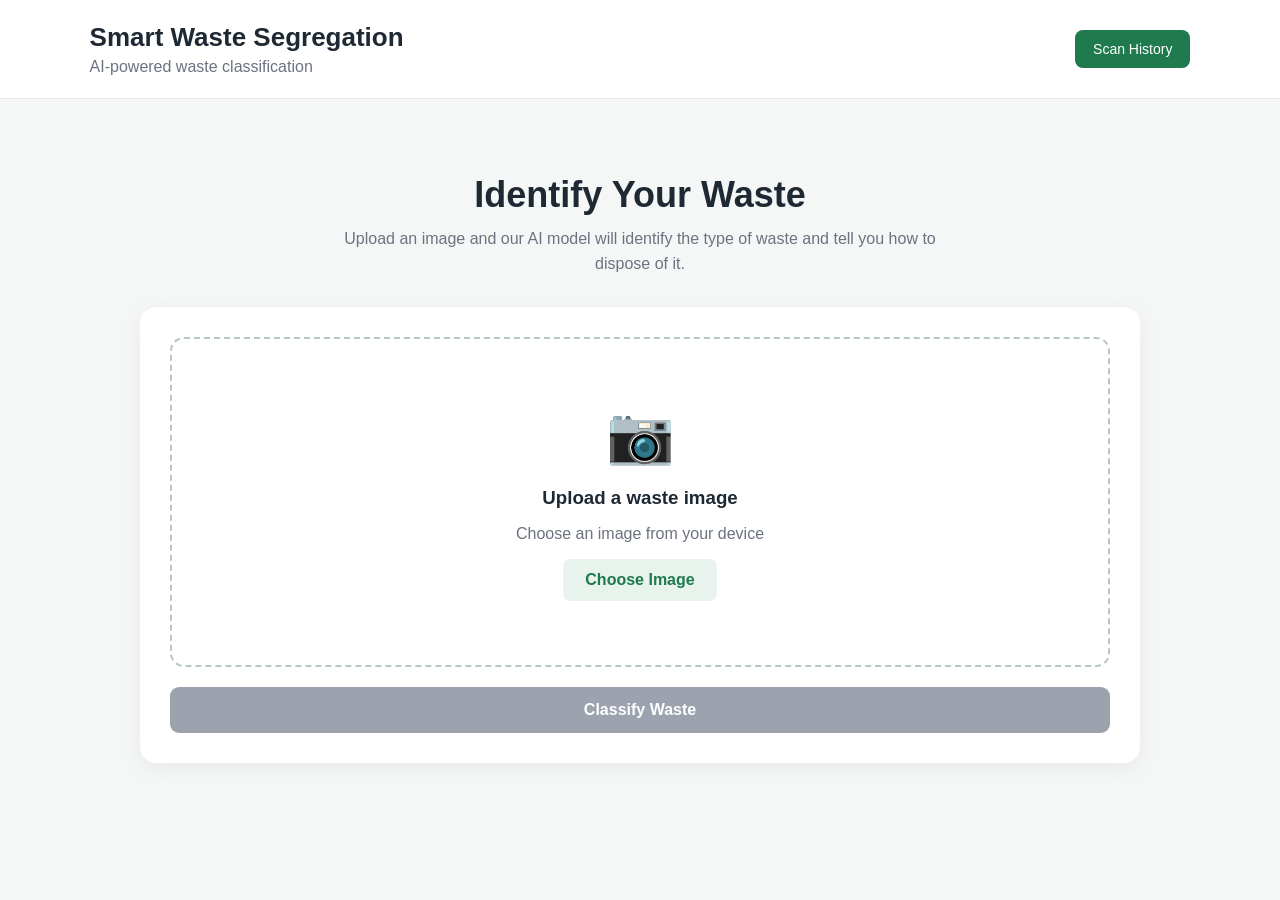
==== frontend/index.html @ 9a78ce63 "Complete frontend integration" ====
<!DOCTYPE html>
<html lang="en">

<head>
    <meta charset="UTF-8">

    <meta name="viewport"
          content="width=device-width, initial-scale=1.0">

    <title>Smart Waste Segregation Classifier</title>

    <link rel="stylesheet" href="style.css">
</head>

<body>

    <!-- Header -->
    <header class="header">

        <div>
            <h1>Smart Waste Segregation</h1>
            <p>AI-powered waste classification</p>
        </div>

        <button id="historyButton" class="history-button">
            Scan History
        </button>

    </header>


    <!-- Main Content -->
    <main class="container">

        <!-- Introduction -->
        <section class="hero">

            <h2>Identify Your Waste</h2>

            <p>
                Upload an image and our AI model will identify
                the type of waste and tell you how to dispose of it.
            </p>

        </section>


        <!-- Image Scanner -->
        <section class="scanner-card">

            <div class="upload-area">

                <!-- Image preview -->
                <img
                    id="previewImage"
                    class="preview-image"
                    alt="Selected waste image"
                >

                <!-- Default upload message -->
                <div id="uploadPlaceholder"
                     class="upload-placeholder">

                    <div class="upload-icon">📷</div>

                    <h3>Upload a waste image</h3>

                    <p>Choose an image from your device</p>

                </div>


                <!-- Choose image -->
                <label class="choose-button">

                    Choose Image

                    <input
                        type="file"
                        id="imageInput"
                        accept="image/*"
                        hidden
                    >

                </label>

            </div>


            <!-- Classify button -->
            <button
                id="classifyButton"
                class="classify-button"
                disabled
            >
                Classify Waste
            </button>

        </section>


        <!-- Error message -->
        <div
            id="errorMessage"
            class="error"
            style="display: none;"
        ></div>


        <!-- Prediction Result -->
        <section
            id="resultCard"
            class="result-card"
            style="display: none;"
        >

            <h2>Classification Result</h2>


            <div class="result-main">

                <div>

                    <span class="result-label">
                        Detected Waste
                    </span>

                    <h3 id="prediction"></h3>

                </div>


                <div class="confidence">

                    <span class="result-label">
                        Confidence
                    </span>

                    <strong id="confidence"></strong>

                </div>

            </div>


            <!-- Category and Bin -->
            <div class="result-details">

                <div class="detail-box">

                    <span>Category</span>

                    <strong id="category"></strong>

                </div>


                <div class="detail-box">

                    <span>Recommended Bin</span>

                    <strong id="bin"></strong>

                </div>

            </div>


            <!-- Disposal instructions -->
            <div class="disposal-box">

                <h3>How to Dispose</h3>

                <p id="disposal"></p>

            </div>

        </section>


        <!-- History -->
        <section
            id="historyCard"
            class="history-card"
            style="display: none;"
        >

            <div class="history-header">

                <h2>Scan History</h2>

                <button id="closeHistoryButton">
                    Close
                </button>

            </div>


            <div id="historyList"></div>

        </section>

    </main>


    <!-- JavaScript -->
    <script src="script.js"></script>

</body>

</html>
---- frontend/style.css ----
* {
    box-sizing: border-box;
}

body {
    margin: 0;
    font-family: Arial, sans-serif;
    background: #f4f7f5;
    color: #1f2933;
}


/* =========================
   HEADER
========================= */

.header {
    background: white;
    padding: 22px 7%;

    display: flex;
    justify-content: space-between;
    align-items: center;

    border-bottom: 1px solid #e5e7eb;
}

.header h1 {
    margin: 0;
    font-size: 26px;
}

.header p {
    margin: 5px 0 0;
    color: #6b7280;
}

.history-button {
    border: none;
    background: #1f7a4d;
    color: white;

    padding: 11px 18px;
    border-radius: 8px;

    cursor: pointer;
    font-size: 14px;
}


/* =========================
   MAIN CONTAINER
========================= */

.container {
    width: 90%;
    max-width: 1000px;

    margin: auto;
    padding: 45px 0;
}


/* =========================
   HERO SECTION
========================= */

.hero {
    text-align: center;
    margin-bottom: 30px;
}

.hero h2 {
    font-size: 36px;
    margin-bottom: 10px;
}

.hero p {
    color: #6b7280;

    max-width: 650px;
    margin: auto;

    line-height: 1.6;
}


/* =========================
   CARDS
========================= */

.scanner-card,
.result-card,
.history-card {
    background: white;

    border-radius: 16px;

    padding: 30px;
    margin-bottom: 25px;

    box-shadow:
        0 5px 20px rgba(0, 0, 0, 0.06);
}


/* =========================
   UPLOAD AREA
========================= */

.upload-area {
    border: 2px dashed #b7c8bd;

    border-radius: 14px;

    min-height: 330px;

    display: flex;
    flex-direction: column;

    justify-content: center;
    align-items: center;

    padding: 25px;
}

.upload-placeholder {
    text-align: center;
}

.upload-icon {
    font-size: 55px;
}

.upload-placeholder h3 {
    margin-bottom: 5px;
}

.upload-placeholder p {
    color: #6b7280;
}


/* =========================
   IMAGE PREVIEW
========================= */

.preview-image {
    max-width: 400px;
    max-height: 260px;

    object-fit: contain;

    border-radius: 12px;

    margin-bottom: 20px;

    display: none;
}


/* =========================
   CHOOSE IMAGE BUTTON
========================= */

.choose-button {
    display: inline-block;

    background: #e7f3ec;
    color: #1f7a4d;

    font-weight: bold;

    padding: 12px 22px;

    border-radius: 8px;

    cursor: pointer;
}


/* =========================
   CLASSIFY BUTTON
========================= */

.classify-button {
    width: 100%;

    margin-top: 20px;

    padding: 14px;

    border: none;

    border-radius: 9px;

    background: #1f7a4d;
    color: white;

    font-size: 16px;
    font-weight: bold;

    cursor: pointer;
}

.classify-button:disabled {
    background: #9ca3af;
    cursor: not-allowed;
}


/* =========================
   ERROR
========================= */

.error {
    margin-bottom: 25px;

    padding: 12px;

    background: #fee2e2;
    color: #991b1b;

    border-radius: 8px;
}


/* =========================
   RESULT
========================= */

.result-card h2 {
    margin-top: 0;
}

.result-main {
    display: flex;

    justify-content: space-between;
    align-items: center;

    background: #f0f7f2;

    padding: 22px;

    border-radius: 12px;
}

.result-main h3 {
    font-size: 28px;

    text-transform: capitalize;

    margin: 8px 0 0;
}

.result-label {
    color: #6b7280;

    font-size: 14px;
}

.confidence {
    text-align: right;
}

.confidence strong {
    display: block;

    font-size: 25px;

    margin-top: 7px;
}


/* =========================
   RESULT DETAILS
========================= */

.result-details {
    display: grid;

    grid-template-columns: 1fr 1fr;

    gap: 15px;

    margin-top: 18px;
}

.detail-box {
    padding: 20px;

    border: 1px solid #e5e7eb;

    border-radius: 10px;
}

.detail-box span {
    display: block;

    color: #6b7280;

    margin-bottom: 7px;
}


/* =========================
   DISPOSAL
========================= */

.disposal-box {
    margin-top: 18px;

    padding: 20px;

    background: #f8faf9;

    border-radius: 10px;
}

.disposal-box h3 {
    margin-top: 0;
}

.disposal-box p {
    line-height: 1.6;
}


/* =========================
   HISTORY
========================= */

.history-header {
    display: flex;

    justify-content: space-between;
    align-items: center;
}

.history-header button {
    border: none;

    background: #1f7a4d;
    color: white;

    padding: 9px 15px;

    border-radius: 7px;

    cursor: pointer;
}

.history-item {
    display: grid;

    grid-template-columns: 1fr 1fr 1fr;

    gap: 20px;

    padding: 18px 0;

    border-bottom: 1px solid #e5e7eb;
}

.history-item h3 {
    text-transform: capitalize;

    margin: 0 0 5px;
}

.history-item p {
    color: #6b7280;

    font-size: 13px;

    margin: 5px 0;
}


/* =========================
   MOBILE
========================= */

@media (max-width: 700px) {

    .header {
        flex-direction: column;

        gap: 15px;

        text-align: center;
    }

    .result-main {
        flex-direction: column;

        align-items: flex-start;

        gap: 15px;
    }

    .confidence {
        text-align: left;
    }

    .result-details {
        grid-template-columns: 1fr;
    }

    .history-item {
        grid-template-columns: 1fr;
    }

    .hero h2 {
        font-size: 28px;
    }
}
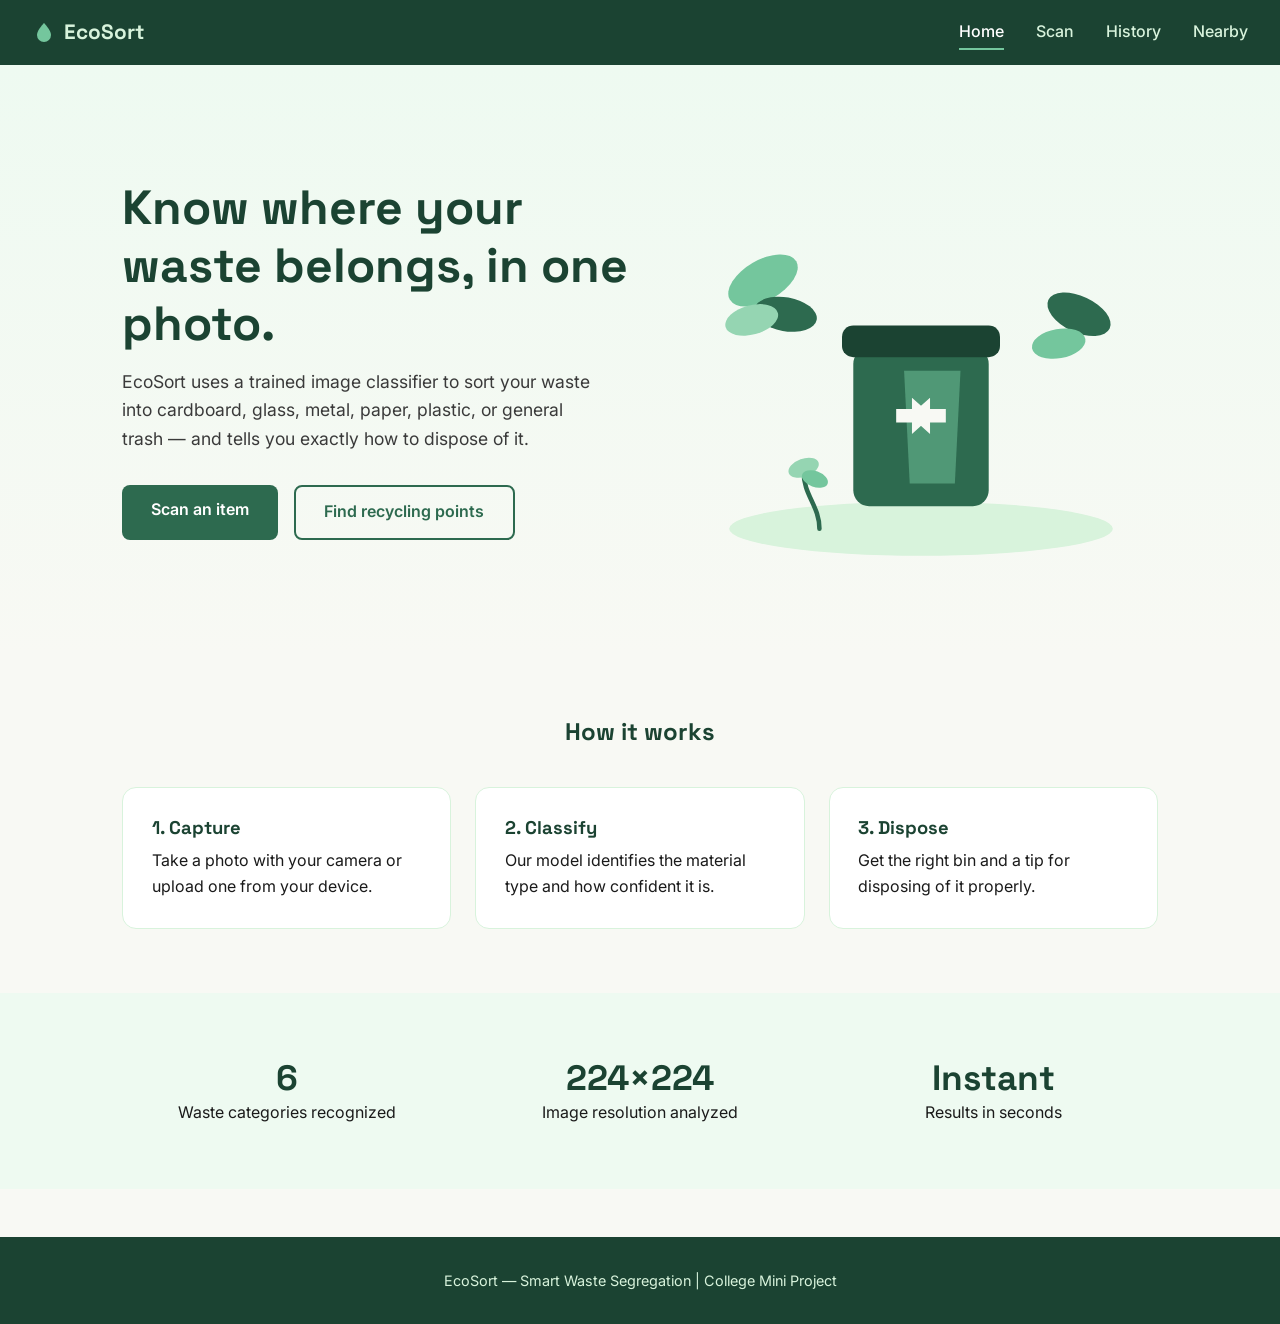
==== commit 92444f37: "Complete smart waste segregation classifier" ====
--- a/frontend/index.html
+++ b/frontend/index.html
@@ -1,211 +1,122 @@
 <!DOCTYPE html>
 <html lang="en">
-
 <head>
-    <meta charset="UTF-8">
-
-    <meta name="viewport"
-          content="width=device-width, initial-scale=1.0">
-
-    <title>Smart Waste Segregation Classifier</title>
-
-    <link rel="stylesheet" href="style.css">
+<meta charset="UTF-8">
+<meta name="viewport" content="width=device-width, initial-scale=1.0">
+<title>EcoSort — Smart Waste Segregation</title>
+<link rel="preconnect" href="https://fonts.googleapis.com">
+<link href="https://fonts.googleapis.com/css2?family=Inter:wght@400;500;600&family=Space+Grotesk:wght@500;600;700&display=swap" rel="stylesheet">
+<link rel="stylesheet" href="style.css">
 </head>
-
 <body>
 
-    <!-- Header -->
-    <header class="header">
+<nav class="navbar">
+  <div class="logo">
+    <svg width="24" height="24" viewBox="0 0 24 24" fill="none">
+      <path d="M12 2C12 2 5 9 5 14a7 7 0 0 0 14 0c0-5-7-12-7-12z" fill="#74c69d"/>
+    </svg>
+    EcoSort
+  </div>
+  <button class="nav-toggle" id="navToggle">☰</button>
+  <ul class="nav-links" id="navLinks">
+    <li><a href="index.html" class="active">Home</a></li>
+    <li><a href="scan.html">Scan</a></li>
+    <li><a href="history.html">History</a></li>
+    <li><a href="nearby.html">Nearby</a></li>
+  </ul>
+</nav>
 
-        <div>
-            <h1>Smart Waste Segregation</h1>
-            <p>AI-powered waste classification</p>
-        </div>
+<section class="hero">
+  <div class="container">
+    <div class="hero-text">
+      <h1>Know where your waste belongs, in one photo.</h1>
+      <p>EcoSort uses a trained image classifier to sort your waste into cardboard, glass, metal, paper, plastic, or general trash — and tells you exactly how to dispose of it.</p>
+      <div class="hero-actions">
+        <a href="scan.html" class="btn btn-primary">Scan an item</a>
+        <a href="nearby.html" class="btn btn-outline">Find recycling points</a>
+      </div>
+    </div>
+    <div class="hero-visual">
+      <svg viewBox="0 0 420 380" xmlns="http://www.w3.org/2000/svg">
+        <!-- Ground blob -->
+        <ellipse cx="210" cy="340" rx="170" ry="24" fill="#d8f3dc"/>
+        <!-- Recycling bin -->
+        <rect x="150" y="180" width="120" height="140" rx="14" fill="#2d6a4f"/>
+        <rect x="140" y="160" width="140" height="28" rx="10" fill="#1b4332"/>
+        <path d="M195 200 L245 200 L240 300 L200 300 Z" fill="#74c69d" opacity="0.5"/>
+        <!-- Recycling arrows symbol -->
+        <g transform="translate(210,240)">
+          <path d="M-22 -6 L-8 -6 L-8 -16 L10 0 L-8 16 L-8 6 L-22 6 Z" fill="#f8f9f4"/>
+          <path d="M22 6 L8 6 L8 16 L-10 0 L8 -16 L8 -6 L22 -6 Z" fill="#f8f9f4"/>
+        </g>
+        <!-- Leaves cluster left -->
+        <g transform="translate(70,120)">
+          <ellipse cx="0" cy="0" rx="34" ry="18" fill="#74c69d" transform="rotate(-30)"/>
+          <ellipse cx="20" cy="30" rx="28" ry="15" fill="#2d6a4f" transform="rotate(10 20 30)"/>
+          <ellipse cx="-10" cy="35" rx="24" ry="13" fill="#95d5b2" transform="rotate(-15 -10 35)"/>
+        </g>
+        <!-- Leaves cluster right -->
+        <g transform="translate(350,150)">
+          <ellipse cx="0" cy="0" rx="30" ry="16" fill="#2d6a4f" transform="rotate(25)"/>
+          <ellipse cx="-18" cy="26" rx="24" ry="13" fill="#74c69d" transform="rotate(-10 -18 26)"/>
+        </g>
+        <!-- Small sprout beside bin -->
+        <g transform="translate(120,300)">
+          <path d="M0 40 C0 20 -14 10 -14 -10" stroke="#2d6a4f" stroke-width="4" fill="none" stroke-linecap="round"/>
+          <ellipse cx="-14" cy="-14" rx="14" ry="8" fill="#95d5b2" transform="rotate(-20 -14 -14)"/>
+          <ellipse cx="-4" cy="-4" rx="12" ry="7" fill="#74c69d" transform="rotate(20 -4 -4)"/>
+        </g>
+      </svg>
+    </div>
+  </div>
+</section>
 
-        <button id="historyButton" class="history-button">
-            Scan History
-        </button>
+<section>
+  <div class="container">
+    <h2 style="text-align:center; margin-bottom: 2.5rem;">How it works</h2>
+    <div class="grid-3">
+      <div class="card">
+        <h3 style="font-size:1.15rem; margin-bottom:0.6rem;">1. Capture</h3>
+        <p>Take a photo with your camera or upload one from your device.</p>
+      </div>
+      <div class="card">
+        <h3 style="font-size:1.15rem; margin-bottom:0.6rem;">2. Classify</h3>
+        <p>Our model identifies the material type and how confident it is.</p>
+      </div>
+      <div class="card">
+        <h3 style="font-size:1.15rem; margin-bottom:0.6rem;">3. Dispose</h3>
+        <p>Get the right bin and a tip for disposing of it properly.</p>
+      </div>
+    </div>
+  </div>
+</section>
 
-    </header>
+<section style="background: var(--mint-soft);">
+  <div class="container grid-3" style="text-align:center;">
+    <div>
+      <h2 style="font-size:2.2rem;">6</h2>
+      <p>Waste categories recognized</p>
+    </div>
+    <div>
+      <h2 style="font-size:2.2rem;">224×224</h2>
+      <p>Image resolution analyzed</p>
+    </div>
+    <div>
+      <h2 style="font-size:2.2rem;">Instant</h2>
+      <p>Results in seconds</p>
+    </div>
+  </div>
+</section>
 
+<footer>
+  <p>EcoSort — Smart Waste Segregation | College Mini Project</p>
+</footer>
 
-    <!-- Main Content -->
-    <main class="container">
-
-        <!-- Introduction -->
-        <section class="hero">
-
-            <h2>Identify Your Waste</h2>
-
-            <p>
-                Upload an image and our AI model will identify
-                the type of waste and tell you how to dispose of it.
-            </p>
-
-        </section>
-
-
-        <!-- Image Scanner -->
-        <section class="scanner-card">
-
-            <div class="upload-area">
-
-                <!-- Image preview -->
-                <img
-                    id="previewImage"
-                    class="preview-image"
-                    alt="Selected waste image"
-                >
-
-                <!-- Default upload message -->
-                <div id="uploadPlaceholder"
-                     class="upload-placeholder">
-
-                    <div class="upload-icon">📷</div>
-
-                    <h3>Upload a waste image</h3>
-
-                    <p>Choose an image from your device</p>
-
-                </div>
-
-
-                <!-- Choose image -->
-                <label class="choose-button">
-
-                    Choose Image
-
-                    <input
-                        type="file"
-                        id="imageInput"
-                        accept="image/*"
-                        hidden
-                    >
-
-                </label>
-
-            </div>
-
-
-            <!-- Classify button -->
-            <button
-                id="classifyButton"
-                class="classify-button"
-                disabled
-            >
-                Classify Waste
-            </button>
-
-        </section>
-
-
-        <!-- Error message -->
-        <div
-            id="errorMessage"
-            class="error"
-            style="display: none;"
-        ></div>
-
-
-        <!-- Prediction Result -->
-        <section
-            id="resultCard"
-            class="result-card"
-            style="display: none;"
-        >
-
-            <h2>Classification Result</h2>
-
-
-            <div class="result-main">
-
-                <div>
-
-                    <span class="result-label">
-                        Detected Waste
-                    </span>
-
-                    <h3 id="prediction"></h3>
-
-                </div>
-
-
-                <div class="confidence">
-
-                    <span class="result-label">
-                        Confidence
-                    </span>
-
-                    <strong id="confidence"></strong>
-
-                </div>
-
-            </div>
-
-
-            <!-- Category and Bin -->
-            <div class="result-details">
-
-                <div class="detail-box">
-
-                    <span>Category</span>
-
-                    <strong id="category"></strong>
-
-                </div>
-
-
-                <div class="detail-box">
-
-                    <span>Recommended Bin</span>
-
-                    <strong id="bin"></strong>
-
-                </div>
-
-            </div>
-
-
-            <!-- Disposal instructions -->
-            <div class="disposal-box">
-
-                <h3>How to Dispose</h3>
-
-                <p id="disposal"></p>
-
-            </div>
-
-        </section>
-
-
-        <!-- History -->
-        <section
-            id="historyCard"
-            class="history-card"
-            style="display: none;"
-        >
-
-            <div class="history-header">
-
-                <h2>Scan History</h2>
-
-                <button id="closeHistoryButton">
-                    Close
-                </button>
-
-            </div>
-
-
-            <div id="historyList"></div>
-
-        </section>
-
-    </main>
-
-
-    <!-- JavaScript -->
-    <script src="script.js"></script>
+<script>
+  document.getElementById('navToggle').addEventListener('click', () => {
+    document.getElementById('navLinks').classList.toggle('open');
+  });
+</script>
 
 </body>
-
 </html>
--- a/frontend/style.css
+++ b/frontend/style.css
@@ -1,418 +1,192 @@
-* {
-    box-sizing: border-box;
+/* ===== Reset & Base ===== */
+* { margin: 0; padding: 0; box-sizing: border-box; }
+
+:root {
+  --forest: #1b4332;
+  --moss: #2d6a4f;
+  --sage: #74c69d;
+  --mint: #d8f3dc;
+  --mint-soft: #eefaf1;
+  --offwhite: #f8f9f4;
+  --charcoal: #1a1a1a;
+  --soil: #6f4e37;
 }
 
 body {
-    margin: 0;
-    font-family: Arial, sans-serif;
-    background: #f4f7f5;
-    color: #1f2933;
+  font-family: 'Inter', sans-serif;
+  background: var(--offwhite);
+  color: var(--charcoal);
+  line-height: 1.6;
 }
 
-
-/* =========================
-   HEADER
-========================= */
-
-.header {
-    background: white;
-    padding: 22px 7%;
-
-    display: flex;
-    justify-content: space-between;
-    align-items: center;
-
-    border-bottom: 1px solid #e5e7eb;
+h1, h2, h3 {
+  font-family: 'Space Grotesk', sans-serif;
+  color: var(--forest);
+  line-height: 1.2;
 }
 
-.header h1 {
-    margin: 0;
-    font-size: 26px;
+a { text-decoration: none; color: inherit; }
+ul { list-style: none; }
+img, svg { max-width: 100%; display: block; }
+
+/* ===== Navbar ===== */
+.navbar {
+  background: var(--forest);
+  padding: 1rem 2rem;
+  display: flex;
+  align-items: center;
+  justify-content: space-between;
+  position: sticky;
+  top: 0;
+  z-index: 100;
 }
 
-.header p {
-    margin: 5px 0 0;
-    color: #6b7280;
+.navbar .logo {
+  font-family: 'Space Grotesk', sans-serif;
+  font-size: 1.3rem;
+  font-weight: 700;
+  color: var(--mint);
+  display: flex;
+  align-items: center;
+  gap: 0.5rem;
 }
 
-.history-button {
-    border: none;
-    background: #1f7a4d;
-    color: white;
-
-    padding: 11px 18px;
-    border-radius: 8px;
-
-    cursor: pointer;
-    font-size: 14px;
+.nav-links {
+  display: flex;
+  gap: 2rem;
 }
 
-
-/* =========================
-   MAIN CONTAINER
-========================= */
-
-.container {
-    width: 90%;
-    max-width: 1000px;
-
-    margin: auto;
-    padding: 45px 0;
+.nav-links a {
+  color: var(--mint);
+  font-weight: 500;
+  padding: 0.4rem 0;
+  border-bottom: 2px solid transparent;
+  transition: border-color 0.2s ease, color 0.2s ease;
 }
 
-
-/* =========================
-   HERO SECTION
-========================= */
-
-.hero {
-    text-align: center;
-    margin-bottom: 30px;
+.nav-links a:hover,
+.nav-links a.active {
+  border-bottom-color: var(--sage);
+  color: #ffffff;
 }
 
-.hero h2 {
-    font-size: 36px;
-    margin-bottom: 10px;
+.nav-toggle {
+  display: none;
+  background: none;
+  border: none;
+  color: var(--mint);
+  font-size: 1.5rem;
+  cursor: pointer;
 }
 
-.hero p {
-    color: #6b7280;
-
-    max-width: 650px;
-    margin: auto;
-
-    line-height: 1.6;
+@media (max-width: 720px) {
+  .nav-links {
+    position: absolute;
+    top: 100%;
+    left: 0;
+    right: 0;
+    background: var(--forest);
+    flex-direction: column;
+    gap: 0;
+    max-height: 0;
+    overflow: hidden;
+    transition: max-height 0.3s ease;
+  }
+  .nav-links.open {
+    max-height: 300px;
+  }
+  .nav-links a {
+    padding: 1rem 2rem;
+    border-bottom: 1px solid rgba(255,255,255,0.1);
+  }
+  .nav-toggle { display: block; }
 }
 
-
-/* =========================
-   CARDS
-========================= */
-
-.scanner-card,
-.result-card,
-.history-card {
-    background: white;
-
-    border-radius: 16px;
-
-    padding: 30px;
-    margin-bottom: 25px;
-
-    box-shadow:
-        0 5px 20px rgba(0, 0, 0, 0.06);
+/* ===== Buttons ===== */
+.btn {
+  display: inline-block;
+  padding: 0.8rem 1.8rem;
+  border-radius: 8px;
+  font-weight: 600;
+  cursor: pointer;
+  border: none;
+  transition: transform 0.15s ease, background 0.2s ease;
+  font-family: 'Inter', sans-serif;
+  font-size: 1rem;
 }
 
+.btn-primary {
+  background: var(--moss);
+  color: #ffffff;
+}
+.btn-primary:hover { background: var(--forest); transform: translateY(-2px); }
 
-/* =========================
-   UPLOAD AREA
-========================= */
+.btn-outline {
+  background: transparent;
+  color: var(--moss);
+  border: 2px solid var(--moss);
+}
+.btn-outline:hover { background: var(--mint-soft); }
 
-.upload-area {
-    border: 2px dashed #b7c8bd;
-
-    border-radius: 14px;
-
-    min-height: 330px;
-
-    display: flex;
-    flex-direction: column;
-
-    justify-content: center;
-    align-items: center;
-
-    padding: 25px;
+/* ===== Layout helpers ===== */
+.container {
+  max-width: 1100px;
+  margin: 0 auto;
+  padding: 0 2rem;
 }
 
-.upload-placeholder {
-    text-align: center;
+section { padding: 4rem 0; }
+
+/* ===== Hero ===== */
+.hero {
+  background: linear-gradient(180deg, var(--mint-soft) 0%, var(--offwhite) 100%);
+  padding: 5rem 0;
 }
 
-.upload-icon {
-    font-size: 55px;
+.hero .container {
+  display: flex;
+  align-items: center;
+  gap: 3rem;
+  flex-wrap: wrap;
 }
 
-.upload-placeholder h3 {
-    margin-bottom: 5px;
+.hero-text { flex: 1 1 420px; }
+.hero-visual { flex: 1 1 380px; }
+
+.hero-text h1 {
+  font-size: clamp(2rem, 4vw, 3rem);
+  margin-bottom: 1rem;
 }
 
-.upload-placeholder p {
-    color: #6b7280;
+.hero-text p {
+  font-size: 1.1rem;
+  color: #3a3a3a;
+  margin-bottom: 2rem;
+  max-width: 480px;
 }
 
+.hero-actions { display: flex; gap: 1rem; flex-wrap: wrap; }
 
-/* =========================
-   IMAGE PREVIEW
-========================= */
-
-.preview-image {
-    max-width: 400px;
-    max-height: 260px;
-
-    object-fit: contain;
-
-    border-radius: 12px;
-
-    margin-bottom: 20px;
-
-    display: none;
+/* ===== Cards ===== */
+.card {
+  background: #ffffff;
+  border: 1px solid var(--mint);
+  border-radius: 14px;
+  padding: 1.8rem;
 }
 
-
-/* =========================
-   CHOOSE IMAGE BUTTON
-========================= */
-
-.choose-button {
-    display: inline-block;
-
-    background: #e7f3ec;
-    color: #1f7a4d;
-
-    font-weight: bold;
-
-    padding: 12px 22px;
-
-    border-radius: 8px;
-
-    cursor: pointer;
+.grid-3 {
+  display: grid;
+  grid-template-columns: repeat(auto-fit, minmax(220px, 1fr));
+  gap: 1.5rem;
 }
 
-
-/* =========================
-   CLASSIFY BUTTON
-========================= */
-
-.classify-button {
-    width: 100%;
-
-    margin-top: 20px;
-
-    padding: 14px;
-
-    border: none;
-
-    border-radius: 9px;
-
-    background: #1f7a4d;
-    color: white;
-
-    font-size: 16px;
-    font-weight: bold;
-
-    cursor: pointer;
-}
-
-.classify-button:disabled {
-    background: #9ca3af;
-    cursor: not-allowed;
-}
-
-
-/* =========================
-   ERROR
-========================= */
-
-.error {
-    margin-bottom: 25px;
-
-    padding: 12px;
-
-    background: #fee2e2;
-    color: #991b1b;
-
-    border-radius: 8px;
-}
-
-
-/* =========================
-   RESULT
-========================= */
-
-.result-card h2 {
-    margin-top: 0;
-}
-
-.result-main {
-    display: flex;
-
-    justify-content: space-between;
-    align-items: center;
-
-    background: #f0f7f2;
-
-    padding: 22px;
-
-    border-radius: 12px;
-}
-
-.result-main h3 {
-    font-size: 28px;
-
-    text-transform: capitalize;
-
-    margin: 8px 0 0;
-}
-
-.result-label {
-    color: #6b7280;
-
-    font-size: 14px;
-}
-
-.confidence {
-    text-align: right;
-}
-
-.confidence strong {
-    display: block;
-
-    font-size: 25px;
-
-    margin-top: 7px;
-}
-
-
-/* =========================
-   RESULT DETAILS
-========================= */
-
-.result-details {
-    display: grid;
-
-    grid-template-columns: 1fr 1fr;
-
-    gap: 15px;
-
-    margin-top: 18px;
-}
-
-.detail-box {
-    padding: 20px;
-
-    border: 1px solid #e5e7eb;
-
-    border-radius: 10px;
-}
-
-.detail-box span {
-    display: block;
-
-    color: #6b7280;
-
-    margin-bottom: 7px;
-}
-
-
-/* =========================
-   DISPOSAL
-========================= */
-
-.disposal-box {
-    margin-top: 18px;
-
-    padding: 20px;
-
-    background: #f8faf9;
-
-    border-radius: 10px;
-}
-
-.disposal-box h3 {
-    margin-top: 0;
-}
-
-.disposal-box p {
-    line-height: 1.6;
-}
-
-
-/* =========================
-   HISTORY
-========================= */
-
-.history-header {
-    display: flex;
-
-    justify-content: space-between;
-    align-items: center;
-}
-
-.history-header button {
-    border: none;
-
-    background: #1f7a4d;
-    color: white;
-
-    padding: 9px 15px;
-
-    border-radius: 7px;
-
-    cursor: pointer;
-}
-
-.history-item {
-    display: grid;
-
-    grid-template-columns: 1fr 1fr 1fr;
-
-    gap: 20px;
-
-    padding: 18px 0;
-
-    border-bottom: 1px solid #e5e7eb;
-}
-
-.history-item h3 {
-    text-transform: capitalize;
-
-    margin: 0 0 5px;
-}
-
-.history-item p {
-    color: #6b7280;
-
-    font-size: 13px;
-
-    margin: 5px 0;
-}
-
-
-/* =========================
-   MOBILE
-========================= */
-
-@media (max-width: 700px) {
-
-    .header {
-        flex-direction: column;
-
-        gap: 15px;
-
-        text-align: center;
-    }
-
-    .result-main {
-        flex-direction: column;
-
-        align-items: flex-start;
-
-        gap: 15px;
-    }
-
-    .confidence {
-        text-align: left;
-    }
-
-    .result-details {
-        grid-template-columns: 1fr;
-    }
-
-    .history-item {
-        grid-template-columns: 1fr;
-    }
-
-    .hero h2 {
-        font-size: 28px;
-    }
+/* ===== Footer ===== */
+footer {
+  background: var(--forest);
+  color: var(--mint);
+  text-align: center;
+  padding: 2rem;
+  margin-top: 3rem;
+  font-size: 0.9rem;
 }
